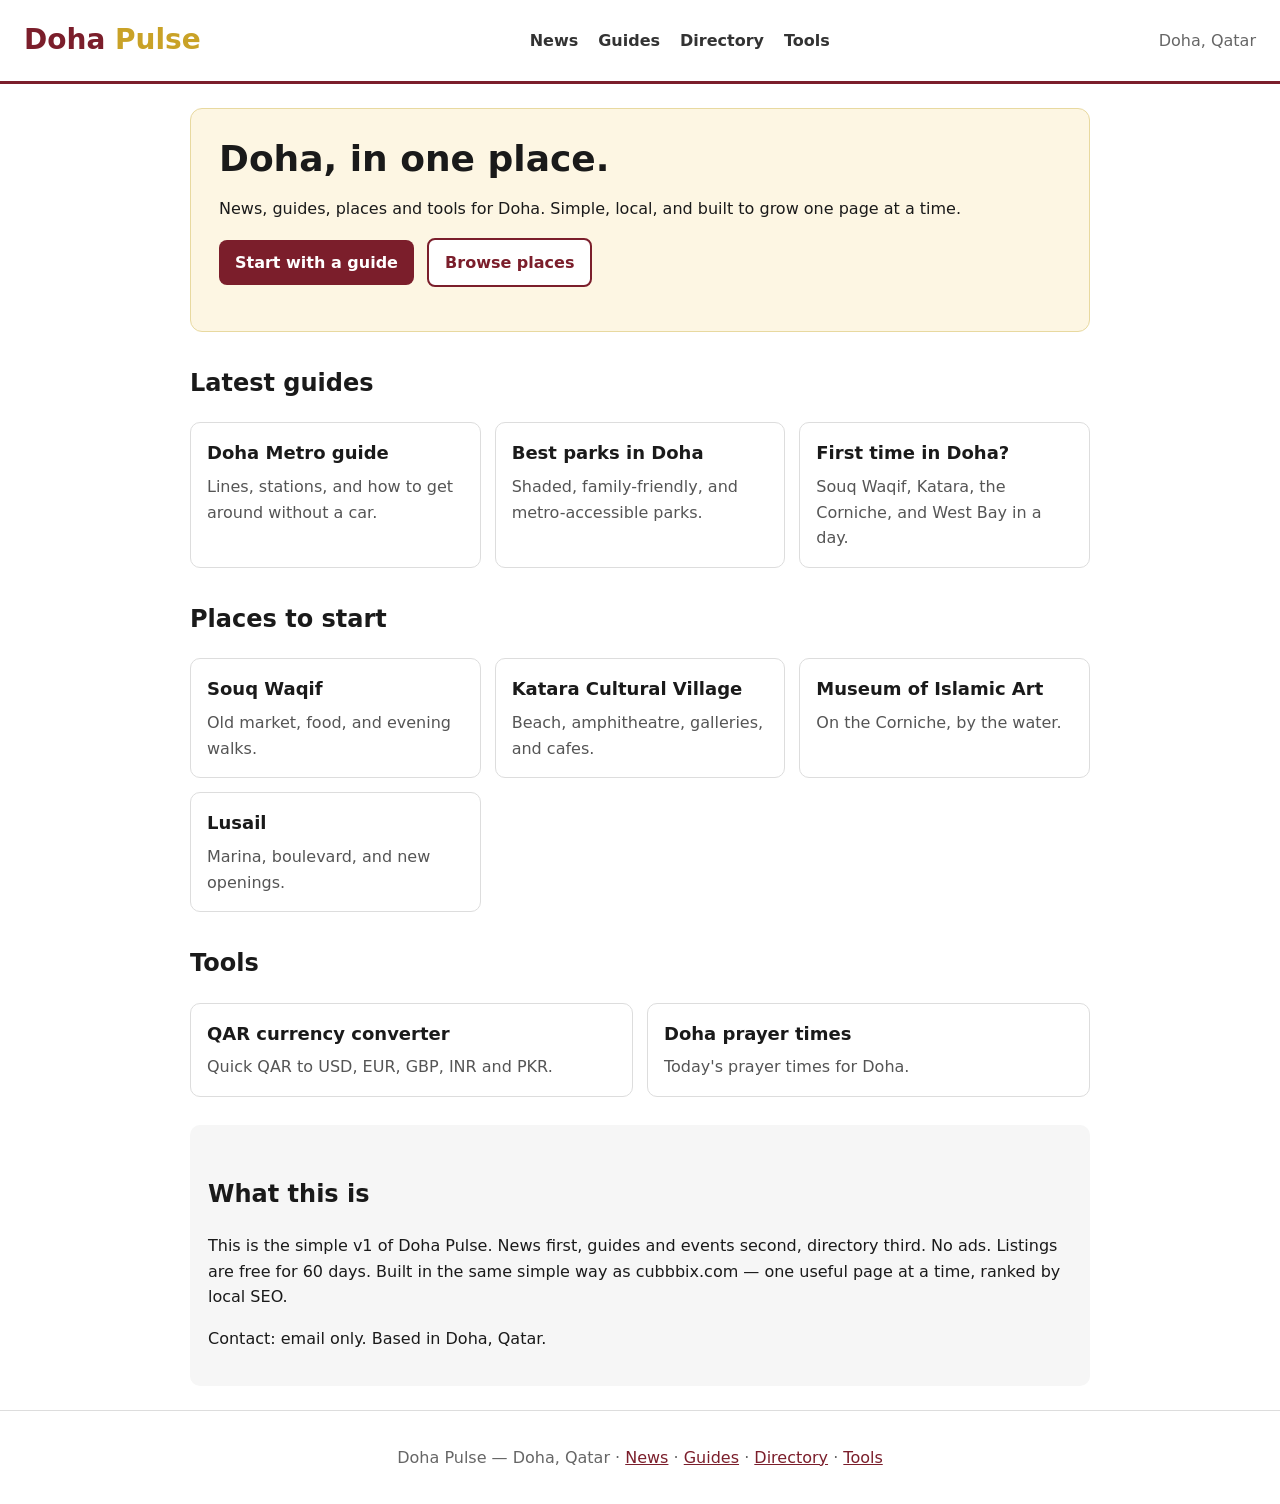
==== index.html @ 34203d0a "Doha Pulse v1 — simple static site" ====
<!doctype html>
<html lang="en"><head>
<meta charset="utf-8"><meta name="viewport" content="width=device-width,initial-scale=1">
<title>Doha Pulse — Doha, Qatar</title>
<meta name="description" content="Doha Pulse — simple Doha guide: news, guides, directory and tools. Doha, Qatar.">
<link rel="stylesheet" href="/style.css">
</head><body>
<header><a class="brand" href="/">Doha <span>Pulse</span></a>
<nav><a href="/news.html">News</a><a href="/guides.html">Guides</a><a href="/directory.html">Directory</a><a href="/tools.html">Tools</a></nav>
<p class="based">Doha, Qatar</p></header>
<main>
<section class="hero"><h1>Doha, in one place.</h1>
<p>News, guides, places and tools for Doha. Simple, local, and built to grow one page at a time.</p>
<p><a class="btn" href="/guides.html">Start with a guide</a> <a class="btn ghost" href="/directory.html">Browse places</a></p></section>

<section><h2>Latest guides</h2>
<div class="cards">
<a class="card" href="/guides.html"><b>Doha Metro guide</b><span>Lines, stations, and how to get around without a car.</span></a>
<a class="card" href="/guides.html"><b>Best parks in Doha</b><span>Shaded, family-friendly, and metro-accessible parks.</span></a>
<a class="card" href="/guides.html"><b>First time in Doha?</b><span>Souq Waqif, Katara, the Corniche, and West Bay in a day.</span></a>
</div></section>

<section><h2>Places to start</h2>
<div class="cards">
<a class="card" href="/directory.html"><b>Souq Waqif</b><span>Old market, food, and evening walks.</span></a>
<a class="card" href="/directory.html"><b>Katara Cultural Village</b><span>Beach, amphitheatre, galleries, and cafes.</span></a>
<a class="card" href="/directory.html"><b>Museum of Islamic Art</b><span>On the Corniche, by the water.</span></a>
<a class="card" href="/directory.html"><b>Lusail</b><span>Marina, boulevard, and new openings.</span></a>
</div></section>

<section><h2>Tools</h2>
<div class="cards">
<a class="card" href="/tools.html"><b>QAR currency converter</b><span>Quick QAR to USD, EUR, GBP, INR and PKR.</span></a>
<a class="card" href="/tools.html"><b>Doha prayer times</b><span>Today's prayer times for Doha.</span></a>
</div></section>

<section class="note"><h2>What this is</h2>
<p>This is the simple v1 of Doha Pulse. News first, guides and events second, directory third. No ads. Listings are free for 60 days. Built in the same simple way as cubbbix.com — one useful page at a time, ranked by local SEO.</p>
<p>Contact: email only. Based in Doha, Qatar.</p></section>
</main>
<footer><p>Doha Pulse — Doha, Qatar · <a href="/news.html">News</a> · <a href="/guides.html">Guides</a> · <a href="/directory.html">Directory</a> · <a href="/tools.html">Tools</a></p></footer>
</body></html>
---- style.css ----
body{font-family:system-ui,-apple-system,Segoe UI,Roboto,Arial,sans-serif;margin:0;color:#1a1a1a;background:#fff;line-height:1.6}
header{display:flex;flex-wrap:wrap;gap:16px;align-items:center;justify-content:space-between;padding:18px 24px;border-bottom:3px solid #7b1e2b}
.brand{font-size:28px;font-weight:800;color:#7b1e2b;text-decoration:none}.brand span{color:#c9a227}
nav a{margin:0 10px;color:#333;text-decoration:none;font-weight:600}nav a:hover{color:#7b1e2b}
.based{color:#666;margin:0}
main{max-width:900px;margin:0 auto;padding:24px}
.hero{background:#fdf6e3;border:1px solid #e8d9a0;border-radius:12px;padding:28px;margin-bottom:28px}
.hero h1{margin:0 0 8px;font-size:36px;line-height:1.2}
.btn{display:inline-block;background:#7b1e2b;color:#fff;padding:10px 16px;border-radius:8px;text-decoration:none;font-weight:700;margin-right:8px}
.btn.ghost{background:#fff;color:#7b1e2b;border:2px solid #7b1e2b}
h2{margin-top:32px}
.cards{display:grid;grid-template-columns:repeat(auto-fit,minmax(220px,1fr));gap:14px}
.card{border:1px solid #ddd;border-radius:10px;padding:16px;text-decoration:none;color:#1a1a1a;display:block}
.card:hover{border-color:#7b1e2b}.card b{display:block;font-size:18px;margin-bottom:6px}.card span{color:#555}
.note{background:#f6f6f6;border-radius:10px;padding:18px;margin-top:28px}
footer{border-top:1px solid #ddd;padding:18px 24px;color:#666;text-align:center}
footer a{color:#7b1e2b}
input,select{padding:10px;font-size:16px;margin:6px 4px 6px 0;border:1px solid #ccc;border-radius:6px}
label{font-weight:600}
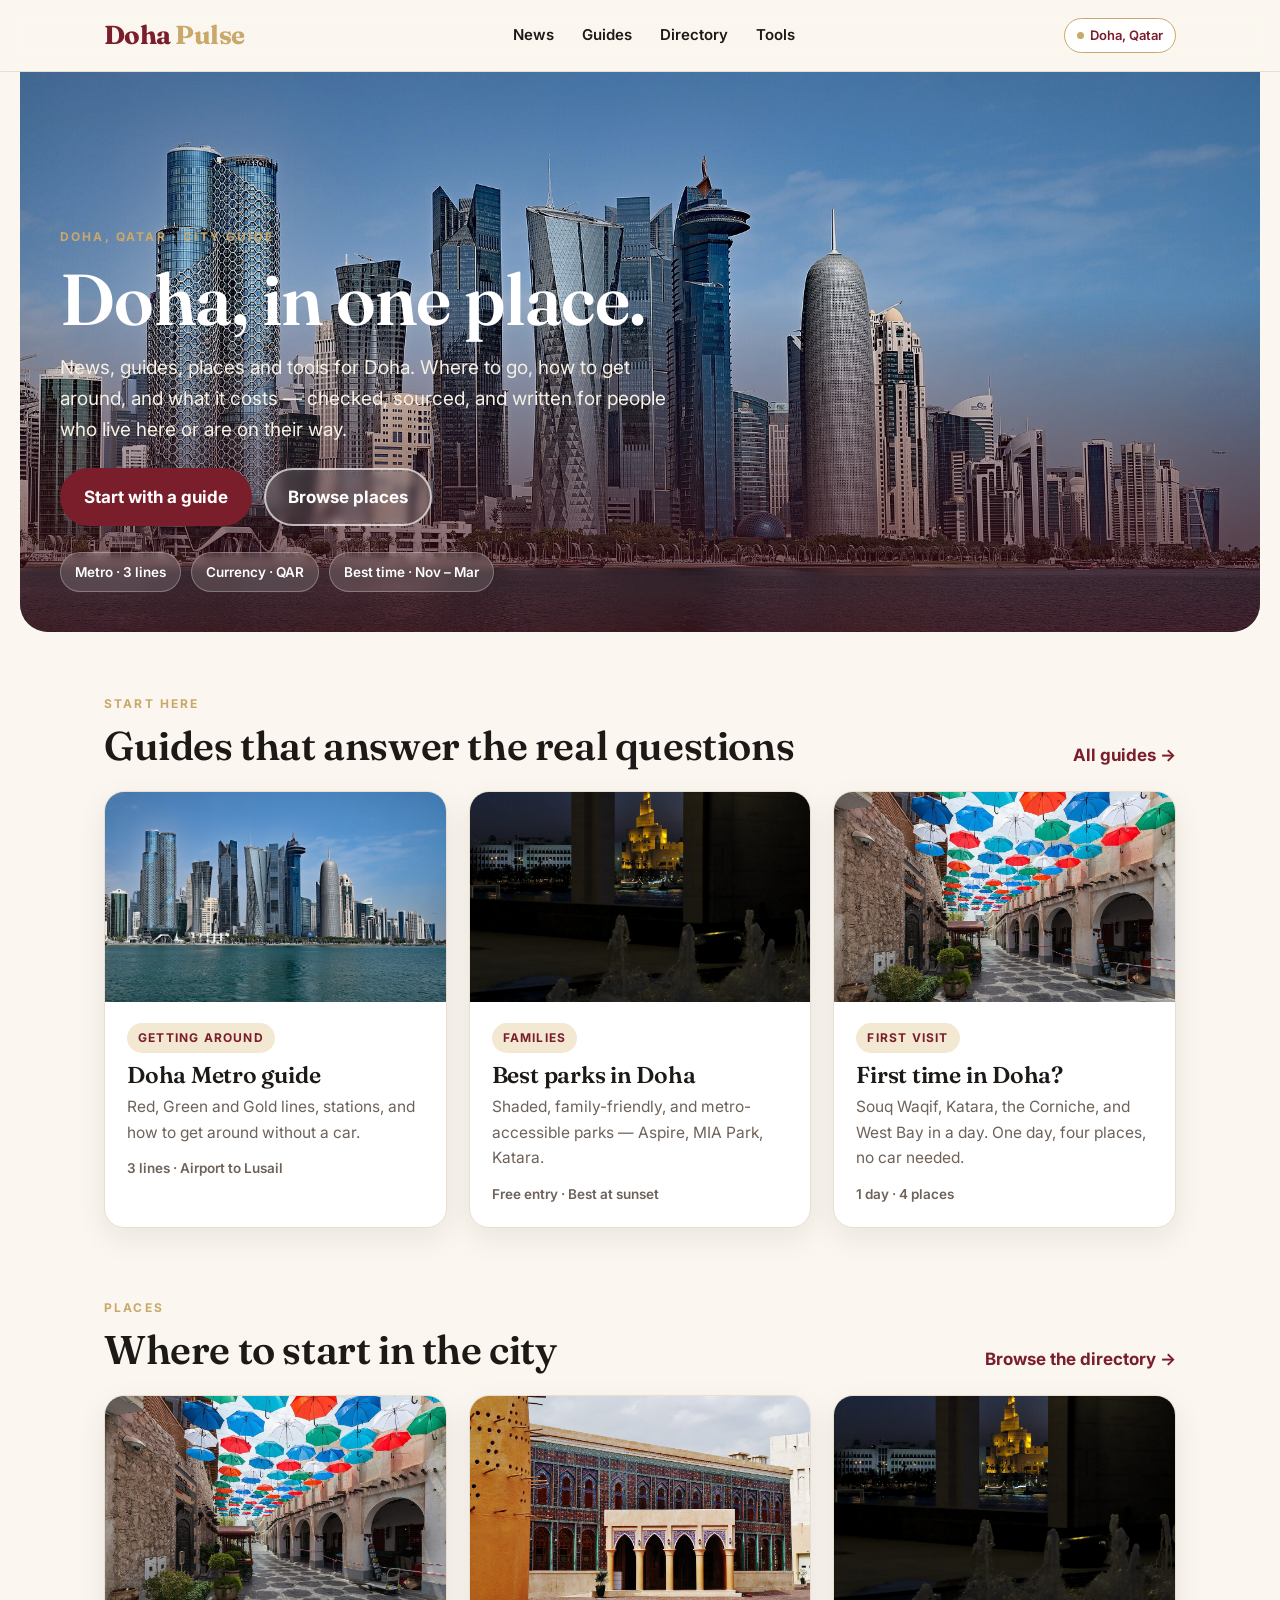
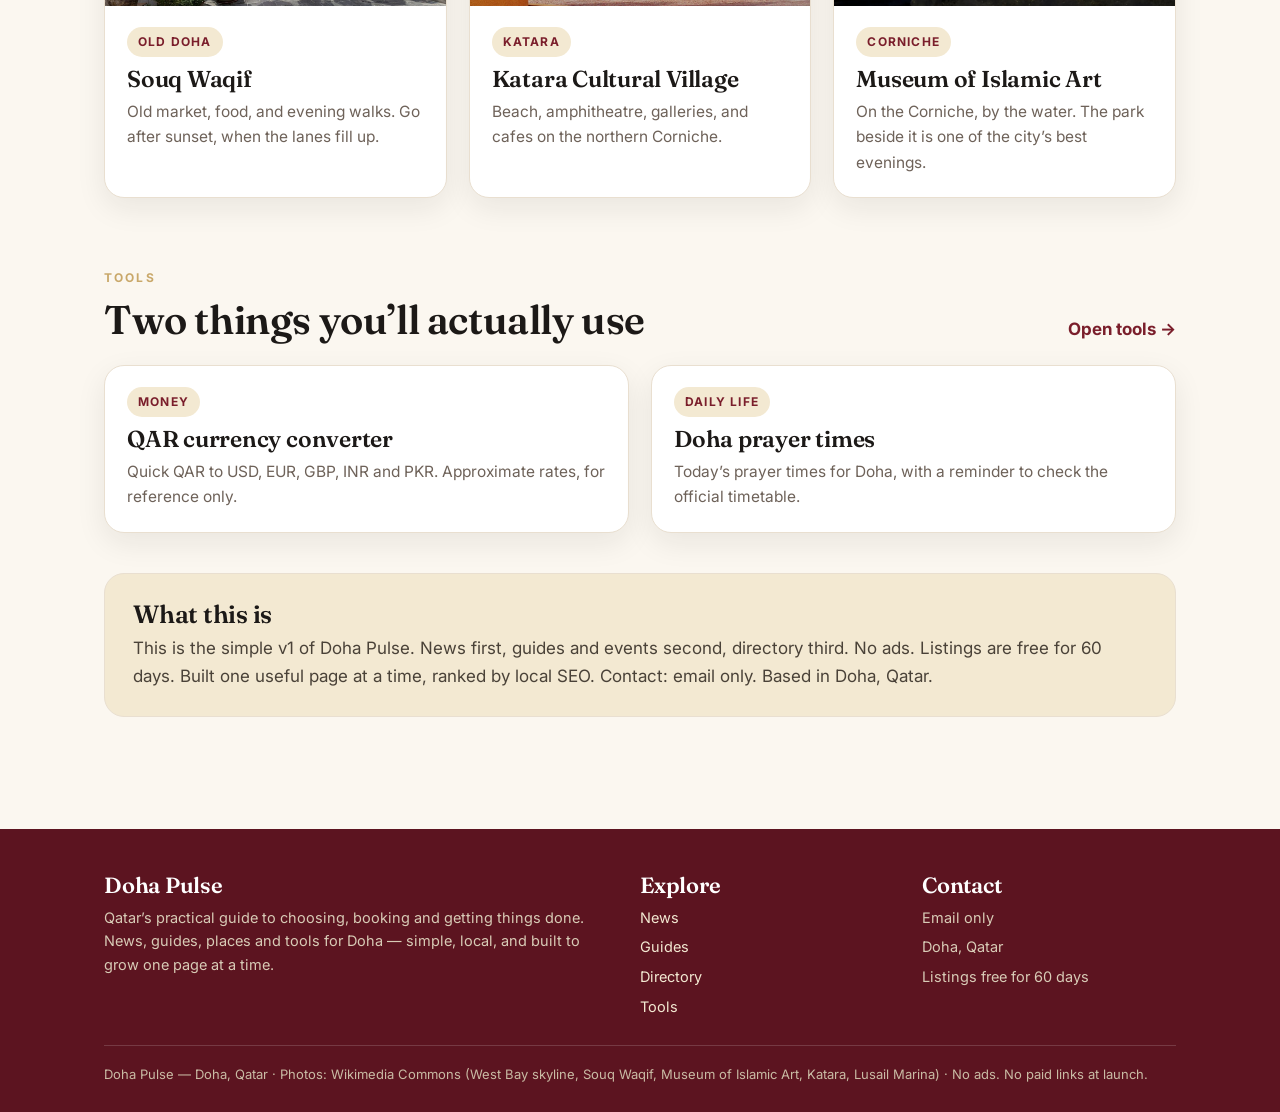
==== commit a0a2007f: "Doha Pulse v2 — Framer-style editorial rebuild with real Doha photos" ====
--- a/index.html
+++ b/index.html
@@ -3,40 +3,63 @@
 <meta charset="utf-8"><meta name="viewport" content="width=device-width,initial-scale=1">
 <title>Doha Pulse — Doha, Qatar</title>
 <meta name="description" content="Doha Pulse — simple Doha guide: news, guides, directory and tools. Doha, Qatar.">
+<link rel="icon" href="data:image/svg+xml,%3Csvg xmlns='http://www.w3.org/2000/svg' viewBox='0 0 64 64'%3E%3Crect width='64' height='64' rx='14' fill='%237A1E2B'/%3E%3Ctext x='32' y='44' font-family='Georgia' font-size='36' font-weight='bold' fill='%23C9A86A' text-anchor='middle'%3ED%3C/text%3E%3C/svg%3E">
 <link rel="stylesheet" href="/style.css">
-</head><body>
-<header><a class="brand" href="/">Doha <span>Pulse</span></a>
-<nav><a href="/news.html">News</a><a href="/guides.html">Guides</a><a href="/directory.html">Directory</a><a href="/tools.html">Tools</a></nav>
-<p class="based">Doha, Qatar</p></header>
+</head>
+<body>
+<header class="site"><div class="nav">
+<a class="brand" href="/">Doha <span>Pulse</span></a>
+<nav class="links"><a href="/news.html" class="">News</a><a href="/guides.html" class="">Guides</a><a href="/directory.html" class="">Directory</a><a href="/tools.html" class="">Tools</a></nav>
+<span class="pill"><i></i>Doha, Qatar</span>
+</div></header>
 <main>
-<section class="hero"><h1>Doha, in one place.</h1>
-<p>News, guides, places and tools for Doha. Simple, local, and built to grow one page at a time.</p>
-<p><a class="btn" href="/guides.html">Start with a guide</a> <a class="btn ghost" href="/directory.html">Browse places</a></p></section>
 
-<section><h2>Latest guides</h2>
-<div class="cards">
-<a class="card" href="/guides.html"><b>Doha Metro guide</b><span>Lines, stations, and how to get around without a car.</span></a>
-<a class="card" href="/guides.html"><b>Best parks in Doha</b><span>Shaded, family-friendly, and metro-accessible parks.</span></a>
-<a class="card" href="/guides.html"><b>First time in Doha?</b><span>Souq Waqif, Katara, the Corniche, and West Bay in a day.</span></a>
+<div class="hero">
+<img src="/images/hero-west-bay.jpg" alt="Doha West Bay skyline from the Corniche at dusk">
+<div class="shade"></div>
+<div class="copy">
+<span class="eyebrow">Doha, Qatar &middot; City Guide</span>
+<h1>Doha, in one place.</h1>
+<p class="lede">News, guides, places and tools for Doha. Where to go, how to get around, and what it costs &mdash; checked, sourced, and written for people who live here or are on their way.</p>
+<div class="cta-row"><a class="btn" href="/guides.html">Start with a guide</a><a class="btn ghost" href="/directory.html">Browse places</a></div>
+<div class="facts"><span>Metro &middot; 3 lines</span><span>Currency &middot; QAR</span><span>Best time &middot; Nov &ndash; Mar</span></div>
+</div>
+</div>
+
+<section><div class="wrap">
+<div class="sec-head"><div><span class="eyebrow">Start here</span><h2>Guides that answer the real questions</h2></div><a class="more" href="/guides.html">All guides &rarr;</a></div>
+<div class="grid">
+<article class="card"><img src="/images/hero-west-bay.jpg" alt="Doha West Bay skyline"><div class="body"><span class="tag">Getting around</span><h3><a href="/guides.html">Doha Metro guide</a></h3><p>Red, Green and Gold lines, stations, and how to get around without a car.</p><div class="meta">3 lines &middot; Airport to Lusail</div></div></article>
+<article class="card"><img src="/images/mia.jpg" alt="Museum of Islamic Art, Doha"><div class="body"><span class="tag">Families</span><h3><a href="/guides.html">Best parks in Doha</a></h3><p>Shaded, family-friendly, and metro-accessible parks &mdash; Aspire, MIA Park, Katara.</p><div class="meta">Free entry &middot; Best at sunset</div></div></article>
+<article class="card"><img src="/images/souq-waqif.jpg" alt="Souq Waqif market street in the evening"><div class="body"><span class="tag">First visit</span><h3><a href="/guides.html">First time in Doha?</a></h3><p>Souq Waqif, Katara, the Corniche, and West Bay in a day. One day, four places, no car needed.</p><div class="meta">1 day &middot; 4 places</div></div></article>
+</div>
 </div></section>
 
-<section><h2>Places to start</h2>
-<div class="cards">
-<a class="card" href="/directory.html"><b>Souq Waqif</b><span>Old market, food, and evening walks.</span></a>
-<a class="card" href="/directory.html"><b>Katara Cultural Village</b><span>Beach, amphitheatre, galleries, and cafes.</span></a>
-<a class="card" href="/directory.html"><b>Museum of Islamic Art</b><span>On the Corniche, by the water.</span></a>
-<a class="card" href="/directory.html"><b>Lusail</b><span>Marina, boulevard, and new openings.</span></a>
+<section><div class="wrap">
+<div class="sec-head"><div><span class="eyebrow">Places</span><h2>Where to start in the city</h2></div><a class="more" href="/directory.html">Browse the directory &rarr;</a></div>
+<div class="grid">
+<article class="card"><img src="/images/souq-waqif.jpg" alt="Souq Waqif"><div class="body"><span class="tag">Old Doha</span><h3><a href="/directory.html">Souq Waqif</a></h3><p>Old market, food, and evening walks. Go after sunset, when the lanes fill up.</p></div></article>
+<article class="card"><img src="/images/katara.jpg" alt="Katara Cultural Village mosque"><div class="body"><span class="tag">Katara</span><h3><a href="/directory.html">Katara Cultural Village</a></h3><p>Beach, amphitheatre, galleries, and cafes on the northern Corniche.</p></div></article>
+<article class="card"><img src="/images/mia.jpg" alt="Museum of Islamic Art"><div class="body"><span class="tag">Corniche</span><h3><a href="/directory.html">Museum of Islamic Art</a></h3><p>On the Corniche, by the water. The park beside it is one of the city&rsquo;s best evenings.</p></div></article>
+</div>
 </div></section>
 
-<section><h2>Tools</h2>
-<div class="cards">
-<a class="card" href="/tools.html"><b>QAR currency converter</b><span>Quick QAR to USD, EUR, GBP, INR and PKR.</span></a>
-<a class="card" href="/tools.html"><b>Doha prayer times</b><span>Today's prayer times for Doha.</span></a>
+<section><div class="wrap">
+<div class="sec-head"><div><span class="eyebrow">Tools</span><h2>Two things you&rsquo;ll actually use</h2></div><a class="more" href="/tools.html">Open tools &rarr;</a></div>
+<div class="grid">
+<article class="card"><div class="body"><span class="tag">Money</span><h3><a href="/tools.html">QAR currency converter</a></h3><p>Quick QAR to USD, EUR, GBP, INR and PKR. Approximate rates, for reference only.</p></div></article>
+<article class="card"><div class="body"><span class="tag">Daily life</span><h3><a href="/tools.html">Doha prayer times</a></h3><p>Today&rsquo;s prayer times for Doha, with a reminder to check the official timetable.</p></div></article>
+</div>
+<div class="note"><h2>What this is</h2><p>This is the simple v1 of Doha Pulse. News first, guides and events second, directory third. No ads. Listings are free for 60 days. Built one useful page at a time, ranked by local SEO. Contact: email only. Based in Doha, Qatar.</p></div>
 </div></section>
 
-<section class="note"><h2>What this is</h2>
-<p>This is the simple v1 of Doha Pulse. News first, guides and events second, directory third. No ads. Listings are free for 60 days. Built in the same simple way as cubbbix.com — one useful page at a time, ranked by local SEO.</p>
-<p>Contact: email only. Based in Doha, Qatar.</p></section>
 </main>
-<footer><p>Doha Pulse — Doha, Qatar · <a href="/news.html">News</a> · <a href="/guides.html">Guides</a> · <a href="/directory.html">Directory</a> · <a href="/tools.html">Tools</a></p></footer>
+<footer class="site"><div class="wrap">
+<div class="cols">
+<div><h3>Doha Pulse</h3><p>Qatar&rsquo;s practical guide to choosing, booking and getting things done. News, guides, places and tools for Doha &mdash; simple, local, and built to grow one page at a time.</p></div>
+<div><h3>Explore</h3><ul><li><a href="/news.html">News</a></li><li><a href="/guides.html">Guides</a></li><li><a href="/directory.html">Directory</a></li><li><a href="/tools.html">Tools</a></li></ul></div>
+<div><h3>Contact</h3><ul><li>Email only</li><li>Doha, Qatar</li><li>Listings free for 60 days</li></ul></div>
+</div>
+<div class="fine">Doha Pulse &mdash; Doha, Qatar &middot; Photos: Wikimedia Commons (West Bay skyline, Souq Waqif, Museum of Islamic Art, Katara, Lusail Marina) &middot; No ads. No paid links at launch.</div>
+</div></footer>
 </body></html>
--- a/style.css
+++ b/style.css
@@ -1,19 +1,104 @@
-body{font-family:system-ui,-apple-system,Segoe UI,Roboto,Arial,sans-serif;margin:0;color:#1a1a1a;background:#fff;line-height:1.6}
-header{display:flex;flex-wrap:wrap;gap:16px;align-items:center;justify-content:space-between;padding:18px 24px;border-bottom:3px solid #7b1e2b}
-.brand{font-size:28px;font-weight:800;color:#7b1e2b;text-decoration:none}.brand span{color:#c9a227}
-nav a{margin:0 10px;color:#333;text-decoration:none;font-weight:600}nav a:hover{color:#7b1e2b}
-.based{color:#666;margin:0}
-main{max-width:900px;margin:0 auto;padding:24px}
-.hero{background:#fdf6e3;border:1px solid #e8d9a0;border-radius:12px;padding:28px;margin-bottom:28px}
-.hero h1{margin:0 0 8px;font-size:36px;line-height:1.2}
-.btn{display:inline-block;background:#7b1e2b;color:#fff;padding:10px 16px;border-radius:8px;text-decoration:none;font-weight:700;margin-right:8px}
-.btn.ghost{background:#fff;color:#7b1e2b;border:2px solid #7b1e2b}
-h2{margin-top:32px}
-.cards{display:grid;grid-template-columns:repeat(auto-fit,minmax(220px,1fr));gap:14px}
-.card{border:1px solid #ddd;border-radius:10px;padding:16px;text-decoration:none;color:#1a1a1a;display:block}
-.card:hover{border-color:#7b1e2b}.card b{display:block;font-size:18px;margin-bottom:6px}.card span{color:#555}
-.note{background:#f6f6f6;border-radius:10px;padding:18px;margin-top:28px}
-footer{border-top:1px solid #ddd;padding:18px 24px;color:#666;text-align:center}
-footer a{color:#7b1e2b}
-input,select{padding:10px;font-size:16px;margin:6px 4px 6px 0;border:1px solid #ccc;border-radius:6px}
-label{font-weight:600}
+@import url('https://fonts.googleapis.com/css2?family=Fraunces:opsz,wght@9..144,500;9..144,600;9..144,700&family=Inter:wght@400;500;600;700&display=swap');
+:root{--maroon:#7A1E2B;--maroon-dark:#5C1420;--gold:#C9A86A;--gold-soft:#F3E9D2;--paper:#FBF7F0;--ink:#1C1917;--muted:#6E6259;--line:#E9DFD0;--card:#fff;--shadow:0 10px 30px rgba(28,25,23,.08)}
+*{box-sizing:border-box;margin:0;padding:0}
+html{scroll-behavior:smooth}
+body{font-family:'Inter',system-ui,-apple-system,Segoe UI,Roboto,Arial,sans-serif;background:var(--paper);color:var(--ink);line-height:1.65;font-size:17px}
+img{display:block;max-width:100%}
+a{color:var(--maroon);text-decoration:none}
+a:hover{text-decoration:underline}
+h1,h2,h3,.serif{font-family:'Fraunces',Georgia,serif;font-weight:600;line-height:1.12;letter-spacing:-.01em}
+.wrap{max-width:1120px;margin:0 auto;padding:0 24px}
+/* header */
+header.site{position:sticky;top:0;z-index:50;background:rgba(251,247,240,.88);backdrop-filter:blur(12px);border-bottom:1px solid var(--line)}
+.nav{display:flex;align-items:center;justify-content:space-between;gap:16px;max-width:1120px;margin:0 auto;padding:14px 24px;flex-wrap:wrap}
+.brand{font-family:'Fraunces',Georgia,serif;font-size:26px;font-weight:700;color:var(--maroon);letter-spacing:-.02em}
+.brand span{color:var(--gold)}
+.brand:hover{text-decoration:none}
+nav.links{display:flex;gap:4px;flex-wrap:wrap}
+nav.links a{color:var(--ink);font-weight:600;font-size:15px;padding:8px 12px;border-radius:999px}
+nav.links a:hover{background:#F1E8D8;text-decoration:none;color:var(--maroon)}
+nav.links a.active{background:var(--maroon);color:#fff}
+.pill{display:inline-flex;align-items:center;gap:6px;font-size:13px;font-weight:600;color:var(--maroon);border:1px solid var(--gold);background:#fff;border-radius:999px;padding:6px 12px}
+.pill i{width:7px;height:7px;border-radius:50%;background:var(--gold);display:inline-block}
+/* hero */
+.hero{position:relative;border-radius:0 0 28px 28px;overflow:hidden;margin:0 auto;max-width:1240px}
+.hero img{width:100%;height:560px;object-fit:cover;object-position:center 38%}
+.hero .shade{position:absolute;inset:0;background:linear-gradient(180deg,rgba(20,8,10,.18) 0%,rgba(20,8,10,.08) 40%,rgba(60,12,20,.78) 100%)}
+.hero .copy{position:absolute;left:0;right:0;bottom:0;padding:48px 40px 40px;color:#fff}
+.eyebrow{font-size:12px;font-weight:700;letter-spacing:.18em;text-transform:uppercase;color:var(--gold)}
+.hero h1{font-size:clamp(42px,7vw,72px);color:#fff;max-width:720px;margin:10px 0 12px}
+.hero p.lede{font-size:19px;max-width:620px;color:#F5EFE4}
+.cta-row{display:flex;gap:12px;margin-top:22px;flex-wrap:wrap}
+.btn{display:inline-block;background:var(--maroon);color:#fff;font-weight:700;padding:13px 22px;border-radius:999px;border:2px solid var(--maroon)}
+.btn:hover{background:var(--maroon-dark);text-decoration:none}
+.btn.ghost{background:rgba(255,255,255,.12);color:#fff;border-color:rgba(255,255,255,.65);backdrop-filter:blur(4px)}
+.btn.ghost:hover{background:rgba(255,255,255,.22)}
+.facts{display:flex;gap:10px;flex-wrap:wrap;margin-top:26px}
+.facts span{background:rgba(255,255,255,.14);border:1px solid rgba(255,255,255,.28);backdrop-filter:blur(4px);color:#fff;font-size:13.5px;font-weight:600;padding:8px 14px;border-radius:999px}
+/* sections */
+section{padding:56px 0 8px}
+.sec-head{display:flex;align-items:flex-end;justify-content:space-between;gap:20px;margin-bottom:22px;flex-wrap:wrap}
+.sec-head h2{font-size:clamp(28px,4vw,40px);margin-top:8px}
+.sec-head p{color:var(--muted);max-width:560px}
+.more{font-weight:700;white-space:nowrap}
+/* cards */
+.grid{display:grid;grid-template-columns:repeat(auto-fit,minmax(280px,1fr));gap:22px}
+.card{background:var(--card);border:1px solid var(--line);border-radius:20px;overflow:hidden;box-shadow:var(--shadow);transition:transform .2s ease,box-shadow .2s ease}
+.card:hover{transform:translateY(-4px);box-shadow:0 18px 40px rgba(28,25,23,.13)}
+.card img{width:100%;height:210px;object-fit:cover}
+.card .body{padding:20px 22px 22px}
+.tag{display:inline-block;font-size:12px;font-weight:700;letter-spacing:.1em;text-transform:uppercase;color:var(--maroon);background:var(--gold-soft);border-radius:999px;padding:5px 11px;margin-bottom:10px}
+.card h3{font-size:23px;margin-bottom:6px}
+.card h3 a{color:var(--ink)}
+.card h3 a:hover{color:var(--maroon)}
+.card p{color:var(--muted);font-size:15.5px}
+.card .meta{margin-top:12px;font-size:13.5px;font-weight:600;color:var(--muted)}
+/* page hero (inner pages) */
+.page-hero{padding:52px 0 8px}
+.page-hero h1{font-size:clamp(36px,6vw,56px);margin:10px 0 12px}
+.page-hero p{color:var(--muted);font-size:18px;max-width:680px}
+/* prose blocks */
+.prose{background:#fff;border:1px solid var(--line);border-radius:20px;padding:28px 30px;box-shadow:var(--shadow);margin-bottom:22px}
+.prose h2{font-size:28px;margin-bottom:8px}
+.prose h3{font-size:21px;margin:18px 0 6px}
+.prose p{color:#3A332E;margin-bottom:10px}
+.prose ul{margin:6px 0 10px 20px;color:#3A332E}
+.prose figure{margin:0 0 18px}
+.prose figure img{width:100%;height:320px;object-fit:cover;border-radius:14px}
+.prose figcaption{font-size:13px;color:var(--muted);margin-top:8px}
+/* news rows */
+.newsrow{display:flex;gap:20px;background:#fff;border:1px solid var(--line);border-radius:18px;padding:22px 24px;margin-bottom:14px;box-shadow:var(--shadow);align-items:flex-start;flex-wrap:wrap}
+.newsrow .date{font-size:13px;font-weight:700;color:var(--maroon);white-space:nowrap;padding-top:4px}
+.newsrow h3{font-size:23px}
+.newsrow p{color:var(--muted);font-size:15.5px;margin-top:4px}
+/* tools */
+.tool-grid{display:grid;grid-template-columns:repeat(auto-fit,minmax(300px,1fr));gap:22px}
+.tool{background:#fff;border:1px solid var(--line);border-radius:20px;padding:26px;box-shadow:var(--shadow)}
+.tool h2{font-size:25px;margin-bottom:6px}
+.tool p{color:var(--muted);font-size:15.5px;margin-bottom:14px}
+.tool label{font-weight:600;font-size:14.5px;display:block;margin-bottom:4px}
+.tool input,.tool select{width:100%;padding:12px 14px;font-size:16px;border:1px solid #D8CDB8;border-radius:12px;margin-bottom:12px;font-family:inherit;background:#FFFDF8}
+.tool .out{font-family:'Fraunces',Georgia,serif;font-size:30px;color:var(--maroon);margin-top:6px}
+.times{list-style:none}
+.times li{display:flex;justify-content:space-between;padding:11px 2px;border-bottom:1px solid var(--line);font-size:16px}
+.times li:last-child{border-bottom:0}
+.times b{font-family:'Fraunces',Georgia,serif;font-size:18px}
+/* note + footer */
+.note{background:var(--gold-soft);border:1px solid var(--line);border-radius:20px;padding:26px 28px;margin:40px 0}
+.note h2{font-size:25px;margin-bottom:6px}
+.note p{color:#4A4238}
+footer.site{background:var(--maroon-dark);color:#EFE6D6;margin-top:64px}
+footer.site .cols{display:grid;grid-template-columns:2fr 1fr 1fr;gap:28px;padding:44px 0 20px}
+footer.site h3{color:#fff;font-size:22px;margin-bottom:8px}
+footer.site p,footer.site li{font-size:14.5px;color:#D8CBB6}
+footer.site ul{list-style:none}
+footer.site li{margin-bottom:6px}
+footer.site a{color:#F3E9D2}
+footer.site .fine{border-top:1px solid rgba(255,255,255,.16);padding:18px 0 26px;font-size:13px;color:#C9BBA4}
+@media(max-width:720px){
+  .hero img{height:460px}
+  .hero .copy{padding:28px 22px}
+  footer.site .cols{grid-template-columns:1fr}
+  section{padding:40px 0 4px}
+  .prose{padding:22px}
+}
